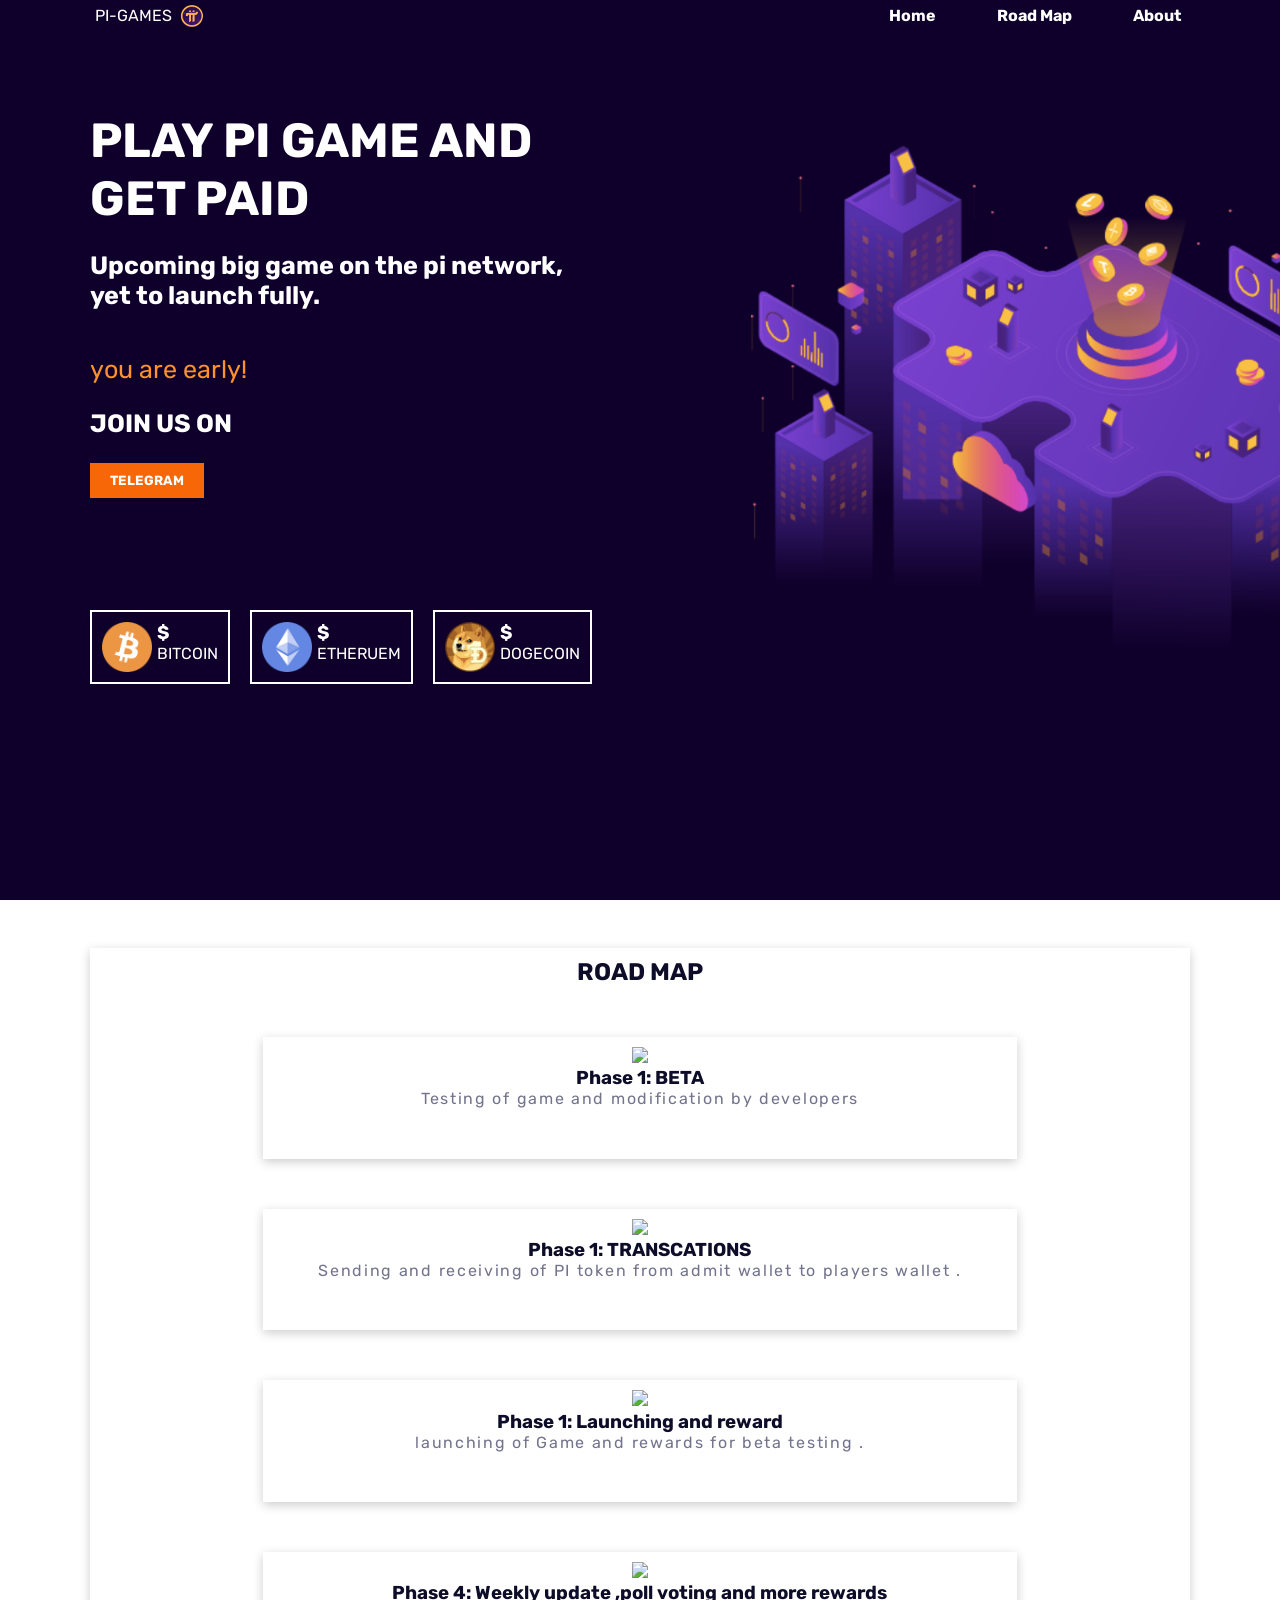
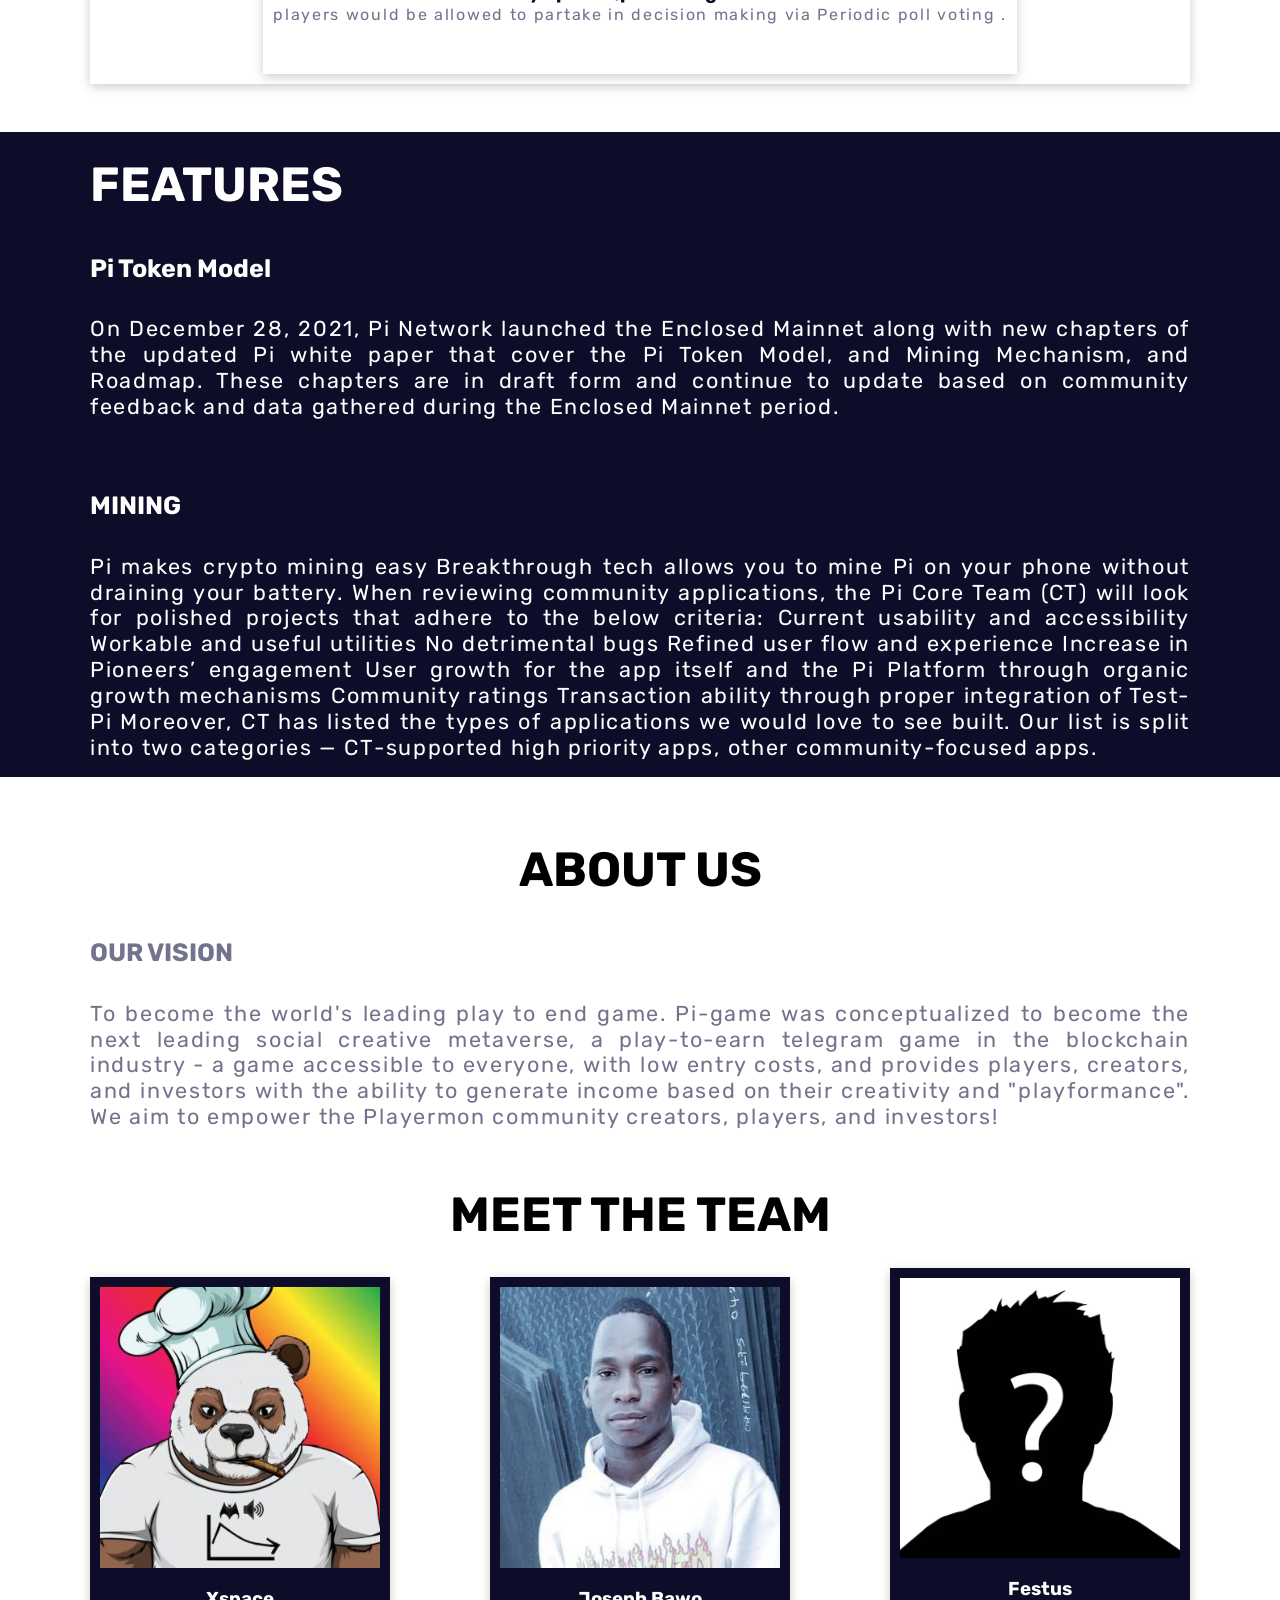
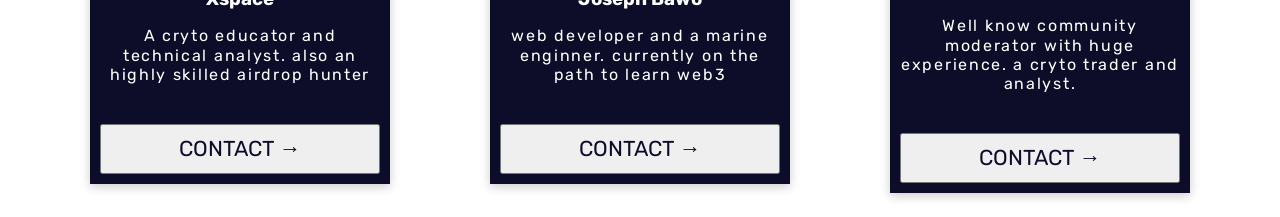
==== index.html @ e1a2dc5d "hi" ====
<!DOCTYPE html>
<html lang="en">
  <head>
    <meta charset="UTF-8" />
    <meta http-equiv="X-UA-Compatible" content="IE=edge" />
    <meta name="viewport" content="width=device-width, initial-scale=1.0" />
    <title>pi-games</title>
    <link rel="stylesheet" href="style-mod.css" />
    <link rel="stylesheet" href="utility-mod.css" />
    <link rel="stylesheet" href="media-querry.css" />
    <script
      src="https://code.jquery.com/jquery-3.6.1.min.js"
      integrity="sha256-o88AwQnZB+VDvE9tvIXrMQaPlFFSUTR+nldQm1LuPXQ="
      crossorigin="anonymous"
    ></script>
  </head>
  <body>
    <header>

      <div class="container">

        <div>
          <nav class="flex-2">
            <span class="logo"> PI-GAMES
              <img class="pi-logo" src="img/pi-whitepaper.png" alt="" />
            </span>
            <ul class="md-custom-q ul-nav">
              <li><a href="index.html"> Home</a>
               </li>
              <li > <a href="#roadmap"> Road Map</a>
               </li>
              <li ><a href="#about">About</a>
                </li>
            </ul>
          </nav>
        </div>

        <div  class=" hero-section py-6 ">

        
          <h2 class="lg">
            PLAY PI GAME AND <br />
            <span > GET PAID </span>
          </h2>
          <h3 class="md py-2" >
            Upcoming big game on the pi network, <br />
            yet to launch fully.</h3>
            <br />
            <span class="md orange"> you are early! </span>
            <h2  class="md py-2">JOIN US ON</h2>

            <button class="btn">
              <a  href="https://t.me/OfficialPiGames"
              target="_blank">TELEGRAM</a>
            </button>

          
          
        </div>

        <div class="coin-list spacing flex-3 py-3 ">
          <div class="coin coin-btc">
            <img src="img/bitcoin.png" alt="" class="btc-img" />

            <div>
              <h3>$<span id="bitcoin"></span></h3>
              <span class="cryto-name">BITCOIN</span>
            </div>
          </div>

          <div class="coin">
            <img src="img/ethereum.png" alt="" class="eth-img" />
            <div>
              <h3>$<span id="ethereum"></span></h3>
              <span class="cryto-name">ETHERUEM</span>
            </div>
          </div>

          <div class="coin">
            <img src="img/dogecoin.png" alt="" class="doge-img" />
            <div>
              <h3>$ <span id="dogecoin"></span></h3>
              <span class="cryto-name">DOGECOIN</span>
            </div>
          </div>
        </div>

      </div>
     

     


       
    </header>

    <section>
      <div class="container py-4">
        <div class="py-4 grid-4 card">
          <h2 class="text-center" id="roadmap">ROAD MAP</h2>

          <div class="card text-center div-features ">
            <img
              class="img-icon w-6 mx-4 h-6"
              src="https://img.icons8.com/external-flaticons-lineal-color-flat-icons/64/000000/external-testing-crowdfunding-flaticons-lineal-color-flat-icons.png"
            />

            <h3>Phase 1: BETA</h3>
            <p class="light-color">Testing of game and modification by developers</p>
          </div>

          <div class="card text-center div-features">
            <img
              class="img-icon w-6 mx-4 h-6"
              src="https://img.icons8.com/ios-filled/50/000000/check-dollar.png"
            />

            <h3>Phase 1: TRANSCATIONS</h3>
            <p class="light-color">
              Sending and receiving of PI token from admit wallet to players
              wallet .
            </p>
          </div>

          <div class="card text-center div-features">
            <img
              class="img-icon w-6 mx-4 h-6"
              src="https://img.icons8.com/external-flaticons-lineal-color-flat-icons/64/000000/external-beta-computer-programming-icons-flaticons-lineal-color-flat-icons-2.png"
            />

            <h3>Phase 1: Launching and reward</h3>
            <p class="light-color">launching of Game and rewards for beta testing .</p>
          </div>

          <div class="card text-center div-features">
            <img
              class="img-icon w-6 mx-4 h-6"
              src="https://img.icons8.com/ios-filled/50/000000/buy-upgrade.png"
            />

            <h3>Phase 4: Weekly update ,poll voting and more rewards</h3>
            <p class="light-color"> players would be allowed to partake in decision making via  Periodic poll voting  .</p>
          </div>
        </div>
      </div>
    </section>

    <section  class="bg">
      <div class="container text-justify">
        <div class="">
          <h2 class="lg py-2">FEATURES</h2>

          <h3 class="md py-1">Pi Token Model</h3>
          <p class="sm  py-1">
            On December 28, 2021, Pi Network launched the Enclosed Mainnet along
            with new chapters of the updated Pi white paper that cover the Pi
            Token Model, and Mining Mechanism, and Roadmap. These chapters are
            in draft form and continue to update based on community feedback and
            data gathered during the Enclosed Mainnet period.
          </p>
        </div>

        <div class=" ">
          <h3 class="md py-1">MINING</h3>
          <p class="sm py-1">
            Pi makes crypto mining easy Breakthrough tech allows you to mine Pi
            on your phone without draining your battery. When reviewing
            community applications, the Pi Core Team (CT) will look for polished
            projects that adhere to the below criteria: Current usability and
            accessibility Workable and useful utilities No detrimental bugs
            Refined user flow and experience Increase in Pioneers’ engagement
            User growth for the app itself and the Pi Platform through organic
            growth mechanisms Community ratings Transaction ability through
            proper integration of Test-Pi Moreover, CT has listed the types of
            applications we would love to see built. Our list is split into two
            categories — CT-supported high priority apps, other
            community-focused apps.
          </p>
        </div>
      </div>

     







 

</div> 
    </section>

<section>
  <div class="container">


    <h2  class="text-center py-2 lg ">ABOUT US</h2>
<div class="text-justify light-color">
  <h2 class="md py-1">OUR VISION</h2>
  <p class="sm py-1">
    To become the world's leading play to end game. Pi-game was
    conceptualized to become the next leading social creative metaverse, a
    play-to-earn telegram game in the blockchain industry - a game
    accessible to everyone, with low entry costs, and provides players,
    creators, and investors with the ability to generate income based on
    their creativity and "playformance". We aim to empower the Playermon
    community creators, players, and investors!
  </p>
</div>
 
<div  id="about"><h2 class="text-center lg">MEET THE TEAM</h2></div>

<div class="flex-3-about py-2 flex-3">

<div class="card card-width text-center aboutme-div">
  <img src="img/aboutus-ceo.jpg" alt="programmer photograph">
  <div>
    <h3 class="py-1">Xspace</h3>
    <p>A cryto educator and technical analyst. also an highly skilled airdrop hunter</p>
      <button class="btn-meet"> <a   href="https://web.telegram.org/k/#@xspaceq"
        target="_blank" class="sm">CONTACT <span >&RightArrow;</span></a> </button>
  </div>
</div>

<div class="card card-width text-center aboutme-div">
  <img src="img/bawo.jpg" alt="programmer photograph">
  <div>
    <h3 class="py-1">Joseph Bawo</h3>
    <p>web developer and a marine enginner.
      currently on the path to learn web3</p>
      <button class="btn-meet"> <a href="https://twitter.com/josephbawo2" target="_blank" class="sm">CONTACT <span >&RightArrow;</span></a> </button>
  </div>
</div>

<div class="card card-width text-center aboutme-div">
  <img src="img/festus.jpg" alt="programmer photograph">
  <div>
    <h3 class="py-1">Festus</h3>
    <p> Well know community moderator with huge experience. a cryto trader and analyst.</p>
      <button class="btn-meet"> <a  href="https://web.telegram.org/k/#@Festus2519"
        target="_blank" class="sm">CONTACT <span >&RightArrow;</span></a> </button>
  </div>
</div>


 

</div>

  </div>
</section>

<script src="script.js"></script>

  </body>
</html>
---- style-mod.css ----
@import url("https://fonts.googleapis.com/css2?family=Pacifico&family=Rubik:wght@500;700&display=swap");

:root {
  --deco-color: #ff922b;
  --second-deco: #f76707;
  --bg-color: rgba(3, 3, 51, 0.555);
  --dark-bg: rgb(13, 13, 41);
  --light-orange: #ffc078;
}

* {
  padding: 0;
  margin: 0;
  box-sizing: border-box;
  /* overflow-x: hidden; */
}

html {
  font-family: "rubik", sans-serif;
  line-height: 1.2;
}

ul {
  display: flex;
  list-style: none;
  gap: 10px;
  justify-content: space-between;
  width: 300px;
  /* background-color: blueviolet; */
  font-weight: 700;
}

ul li {
}

li a:hover {
  background-color: var(--deco-color);
}

li a {
  text-decoration: none;
  cursor: pointer;
  padding-bottom: 0;
  transition: background-color 0.5s ease-in;
  padding: 4px;
  color: #fff;
}

header {
  height: 100vh;
  background-image: url(img/background.png);
  color: white;
  background-size: cover;
}

p {
  margin-bottom: 40px;
  letter-spacing: 1.7px;
}
---- utility-mod.css ----
.my-1 {
  margin: 1rem 0;
}

.my-2 {
  margin: 1.5rem 0;
}

.my-3 {
  margin: 2rem 0;
}

.my-4 {
  margin: 3rem 0;
}

.my-5 {
  margin: 4rem 0;
}

/* margin x */

.mx-1 {
  margin: 0 1rem;
}

.mx-2 {
  margin: 0 1.5rem;
}

.mx-3 {
  margin: 0 2rem;
}

.mx-4 {
  margin: 0 3rem;
}

.mx-5 {
  margin: 0 4rem;
}

/* margin (margin all around) */
.m-1 {
  margin: 1rem;
}

.m-2 {
  margin: 1.5rem;
}

.m-3 {
  margin: 2rem;
}

.m-4 {
  margin: 3rem;
}

.m-5 {
  margin: 4rem;
}

/* padding for y axis */
.py-1 {
  padding: 1rem 0;
}

.py-2 {
  padding: 1.5rem 0;
}

.py-3 {
  padding: 2rem 0;
}

.py-4 {
  padding: 3rem 0;
}

.py-5 {
  padding: 4rem 0;
}

.py-6 {
  padding: 5rem 0;
}
/* padding */

.p-1 {
  padding: 1rem;
}

.p-2 {
  padding: 1.5rem;
}

.p-3 {
  padding: 2rem;
}

.p-4 {
  padding: 3rem;
}

.p-5 {
  padding: 4rem;
}

/* padding in x axis */

.px-1 {
  padding: 0 1rem;
}

.px-2 {
  padding: 0 1.5rem;
}

.px-3 {
  padding: 0 2rem;
}

.px-4 {
  padding: 0 3rem;
}

.px-5 {
  padding: 0 4rem;
}

/* Text sizes */
.sm {
  font-size: 1.35rem;
}

.md {
  font-size: 1.57rem;
}

.lg {
  font-size: 3rem;
}

.xl {
  font-size: 3.5rem;
}

.md-custom {
  font-size: 1.4;
}

.container {
  width: 1100px;
  margin: 0 auto;
}

.text-center {
  text-align: center;
}

.text-justify {
  text-align: justify;
}

.center {
  display: block;
  margin-left: auto;
  margin-right: auto;
  width: 50%;
}

.card {
  /* color: #fff; */
  /* border-radius: 10px; */
  box-shadow: 0 3px 10px rgba(0, 0, 0, 0.2);
  /* padding: 5px; */
  padding: 10px;
}

.pi-logo {
  width: 40px;
  clip-path: circle();
}

/* all flex */

.flex-2 {
  display: flex;
  justify-content: space-between;
  /* background-color: aquamarine; */
  padding: 0.3em;
  align-items: center;
}

.flex-3 {
  display: flex;
  justify-content: space-between;
  align-items: center;
}

/* all grid */

.grid-4 {
  display: grid;
  grid-template-columns: auto;
  gap: 50px;
  justify-content: center;
  align-items: center;
  color: var(--dark-bg);
}

/* hero-section */

.coin-list {
  width: 200px;
  gap: 20px;
}

.coin {
  border: 2px solid;
  display: flex;
  width: 100%;
  padding: 10px;
  gap: 5px;
  cursor: pointer;
  transition: border, color 1.5s;
}

.coin img {
  width: 50px;
  height: 50px;
}

.logo {
  display: flex;
  align-items: center;
}

.btn a {
  text-decoration: none;
  font-weight: 700;
  color: #fff;
}

.btn {
  padding: 10px 20px;
  background-color: var(--second-deco);
  border: none;
  cursor: pointer;
  transition: background-color 1s;
}

.btn:hover {
  background-color: rgb(3, 3, 51);
}

.coin:hover {
  border: 2px solid var(--deco-color);
  color: var(--deco-color);
}

.card-width {
  width: 300px;
}

.card-width img {
  width: 100%;
}

.bg {
  background-color: var(--dark-bg);
  color: white;
}

.aboutme-div {
  background-color: var(--dark-bg);
  color: #fff;
  transition: 0.5s ease-in;
}

.aboutme-div:hover {
  transform: translateY(-0.5%);
  box-shadow: 0 4rem 8rem rgba(0, 0, 0, 0.096);
  cursor: pointer;
}

.btn-meet a {
  color: var(--dark-bg);
  text-decoration: none;
  padding: 2px;
  color: var(--dark-bg);
  font-family: "rubik", sans-serif;
}

.btn a {
  font-family: "rubik", sans-serif;
}

.btn-meet:hover,
.btn-meet:active {
  background-color: #ffd8a8;
}

.btn-meet {
  padding: 10px;
  width: 100%;

  transition: background-color 0.5s;
  cursor: pointer;
}

.btn-meet span {
  transition: 1s;
}

.btn-meet:hover span,
.btn-meet:active span {
  margin-left: 1.5rem;
}

.light-color {
  color: var(--bg-color);
}

.orange {
  color: var(--deco-color);
}

#bitcoin,
#ethereum,
#dogecoin {
  color: var(--deco-color);
}
---- media-querry.css ----
@media (max-width: 1000px) {
  .container {
    width: auto;
    padding: 2rem;
  }

  header {
    height: auto;
    width: auto;
  }
}

@media (max-width: 750px) {
  .flex-2,
  .flex-3 {
    flex-direction: column;
  }

  header {
    height: auto;
    width: auto;
  }
  ul {
    width: auto;
  }

  section {
    width: auto;
  }

  .container {
    width: auto;
    padding: 2rem;
    overflow-x: hidden;
  }

  .flex-3-about {
    display: flex;
    justify-content: space-between;
    align-items: center;
    gap: 20px;
    flex-direction: column;
  }

  .ul-nav {
    background-color: #ffd8a8;
    padding: 10px;
    color: var(--dark-bg);
  }
}

@media (max-width: 600px) {
  .container {
    width: auto;
    padding: 2rem;
  }

  .logo {
    padding-bottom: 4px;
  }

  /* .p-space {
    margin-left: 10px;
  } */

  /* .coin-list {
    padding-left: 4.1rem;
  } */

  header {
    height: auto;
    width: auto;
  }
}
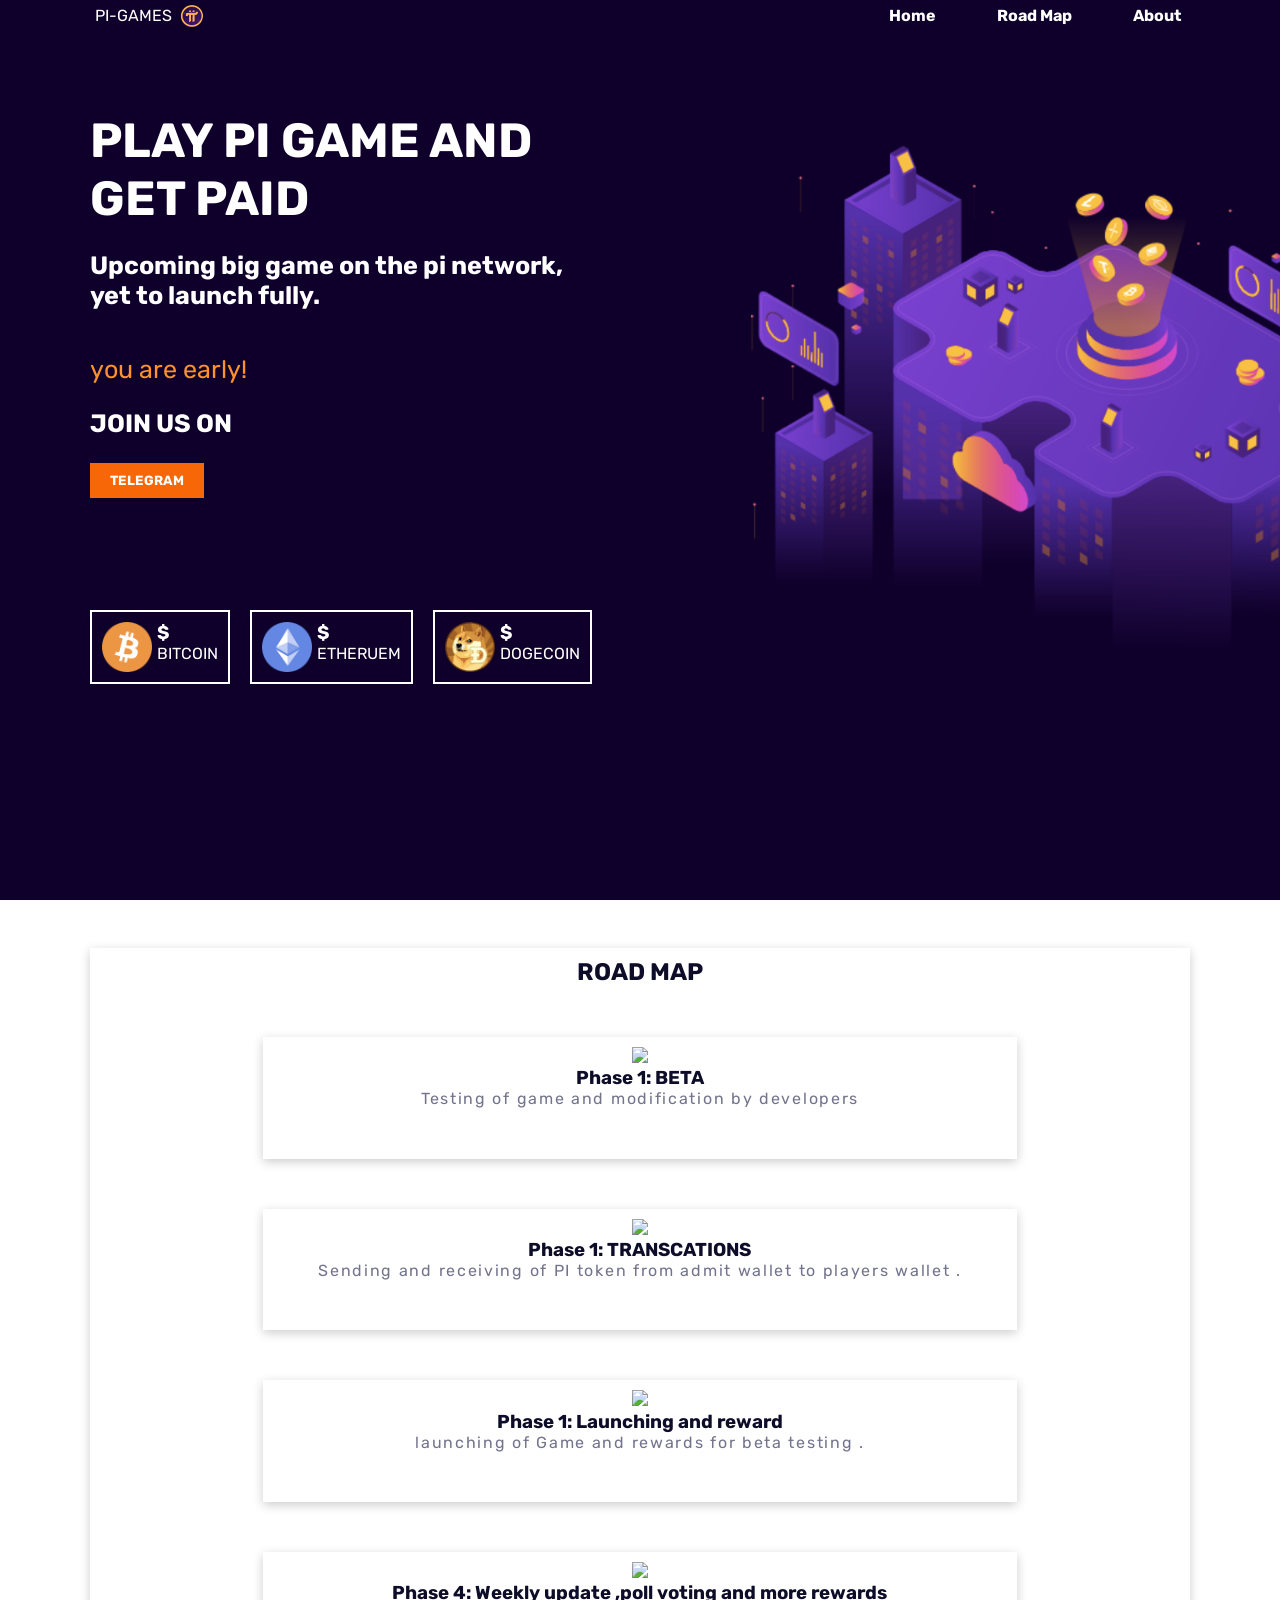
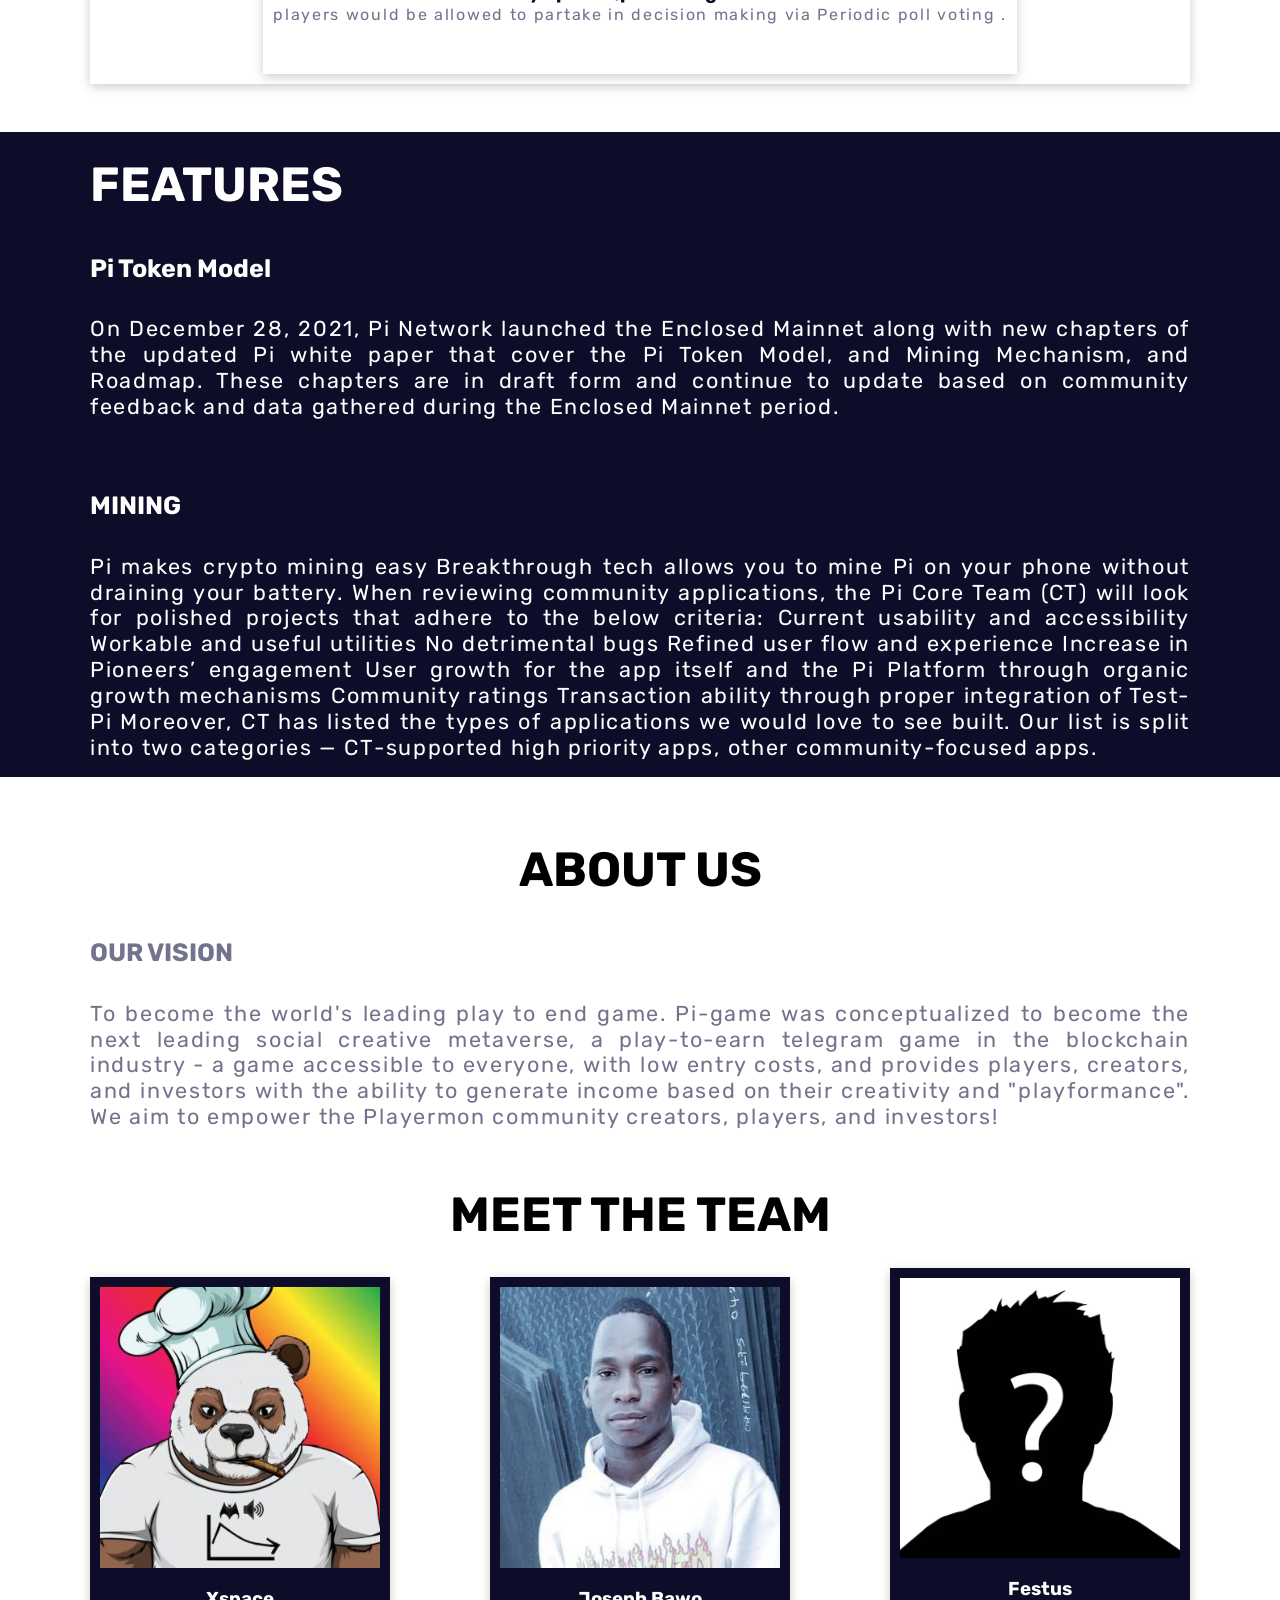
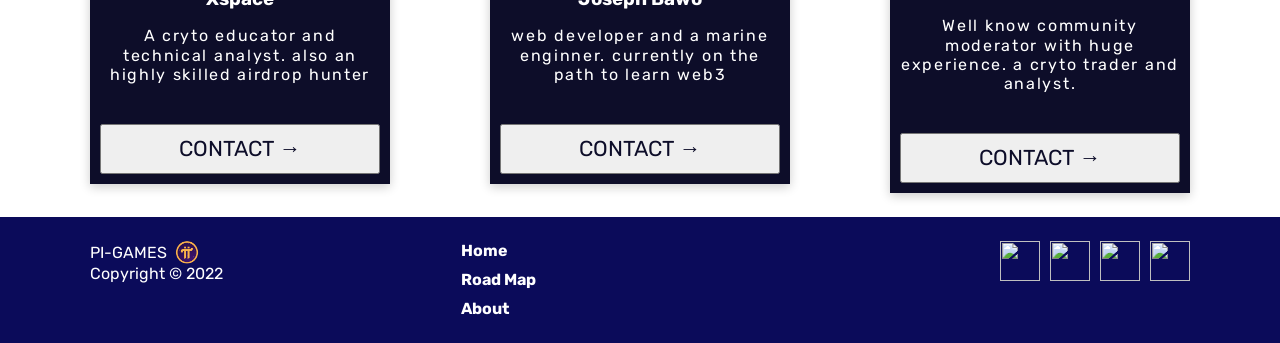
==== commit cb2c4683: "hi" ====
--- a/index.html
+++ b/index.html
@@ -13,6 +13,9 @@
       integrity="sha256-o88AwQnZB+VDvE9tvIXrMQaPlFFSUTR+nldQm1LuPXQ="
       crossorigin="anonymous"
     ></script>
+
+    <link rel="stylesheet" href="https://cdnjs.cloudflare.com/ajax/libs/font-awesome/6.2.0/css/all.min.css" integrity="sha512-xh6O/CkQoPOWDdYTDqeRdPCVd1SpvCA9XXcUnZS2FmJNp1coAFzvtCN9BmamE+4aHK8yyUHUSCcJHgXloTyT2A==" crossorigin="anonymous" referrerpolicy="no-referrer">
+
   </head>
   <body>
     <header>
@@ -25,7 +28,7 @@
               <img class="pi-logo" src="img/pi-whitepaper.png" alt="" />
             </span>
             <ul class="md-custom-q ul-nav">
-              <li><a href="index.html"> Home</a>
+              <li><a href="#home" id="home"> Home</a>
                </li>
               <li > <a href="#roadmap"> Road Map</a>
                </li>
@@ -252,6 +255,44 @@
   </div>
 </section>
 
+
+<footer class="py-2">
+
+<div class="container flex-footer">
+
+<div class="flex-foot">
+  <span class="logo"> PI-GAMES
+    <img class="pi-logo" src="img/pi-whitepaper.png" alt="" />
+  </span>
+  <div>
+    Copyright © 2022
+  </div>
+</div>
+
+<div class="footer-navbar">
+  <ul>
+    <li><a href="#home"> Home</a>
+     </li>
+    <li > <a href="#roadmap"> Road Map</a>
+     </li>
+    <li ><a href="#about">About</a>
+      </li>
+  </ul>
+</div>
+
+<div class="icons">
+
+  <img class="icon" src="https://img.icons8.com/cute-clipart/64/000000/twitter.png"/>
+  <img class="icon" src="https://img.icons8.com/3d-plastilina/100/000000/facebook-new.png"/>
+  <img class="icon" src="https://img.icons8.com/color-glass/48/000000/github.png"/>
+  <img class="icon" src="https://img.icons8.com/3d-plastilina/100/000000/instagram-new--v2.png"/>
+
+</div>
+
+</div>
+
+</footer>
+
 <script src="script.js"></script>
 
   </body>
--- a/style-mod.css
+++ b/style-mod.css
@@ -18,6 +18,7 @@
 html {
   font-family: "rubik", sans-serif;
   line-height: 1.2;
+  scroll-behavior: smooth;
 }
 
 ul {
@@ -57,3 +58,7 @@
   margin-bottom: 40px;
   letter-spacing: 1.7px;
 }
+
+footer {
+  background-color: rgb(11, 11, 90);
+}
--- a/utility-mod.css
+++ b/utility-mod.css
@@ -332,3 +332,42 @@
 #dogecoin {
   color: var(--deco-color);
 }
+
+.icon {
+  width: 40px;
+}
+
+.footer-navbar ul li a {
+  color: var(--light-orange);
+}
+
+.flex-footer {
+  display: flex;
+  justify-content: space-between;
+}
+
+.flex-foot {
+  display: flex;
+  flex-direction: column;
+  color: #fff;
+}
+
+.footer-navbar ul {
+  display: flex;
+  flex-direction: column;
+  color: #fff;
+}
+
+.footer-navbar ul li a {
+  color: #fff;
+}
+
+.icons {
+  display: flex;
+}
+
+.icon {
+  width: 40px;
+  height: 40px;
+  margin-left: 10px;
+}
--- a/media-querry.css
+++ b/media-querry.css
@@ -47,6 +47,12 @@
     padding: 10px;
     color: var(--dark-bg);
   }
+
+  .flex-footer {
+    flex-direction: column;
+    justify-content: center;
+    align-items: center;
+  }
 }
 
 @media (max-width: 600px) {
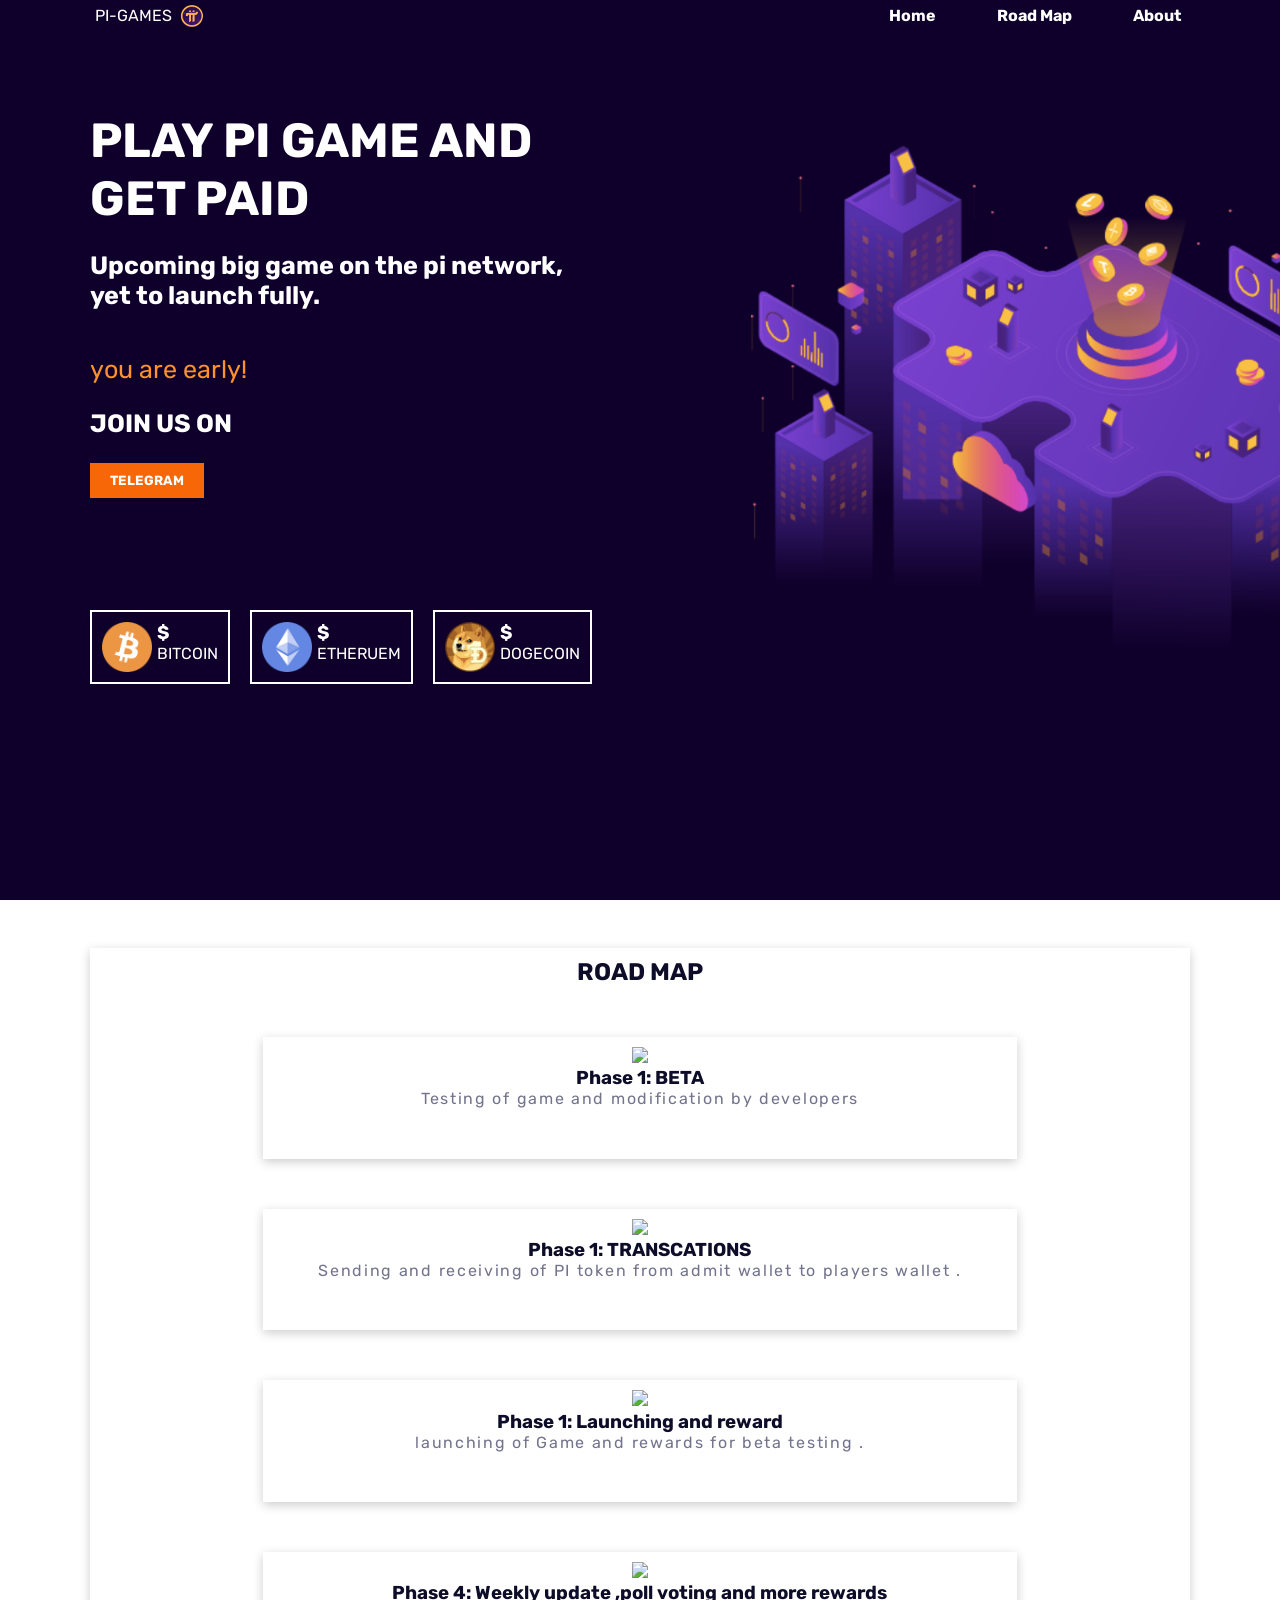
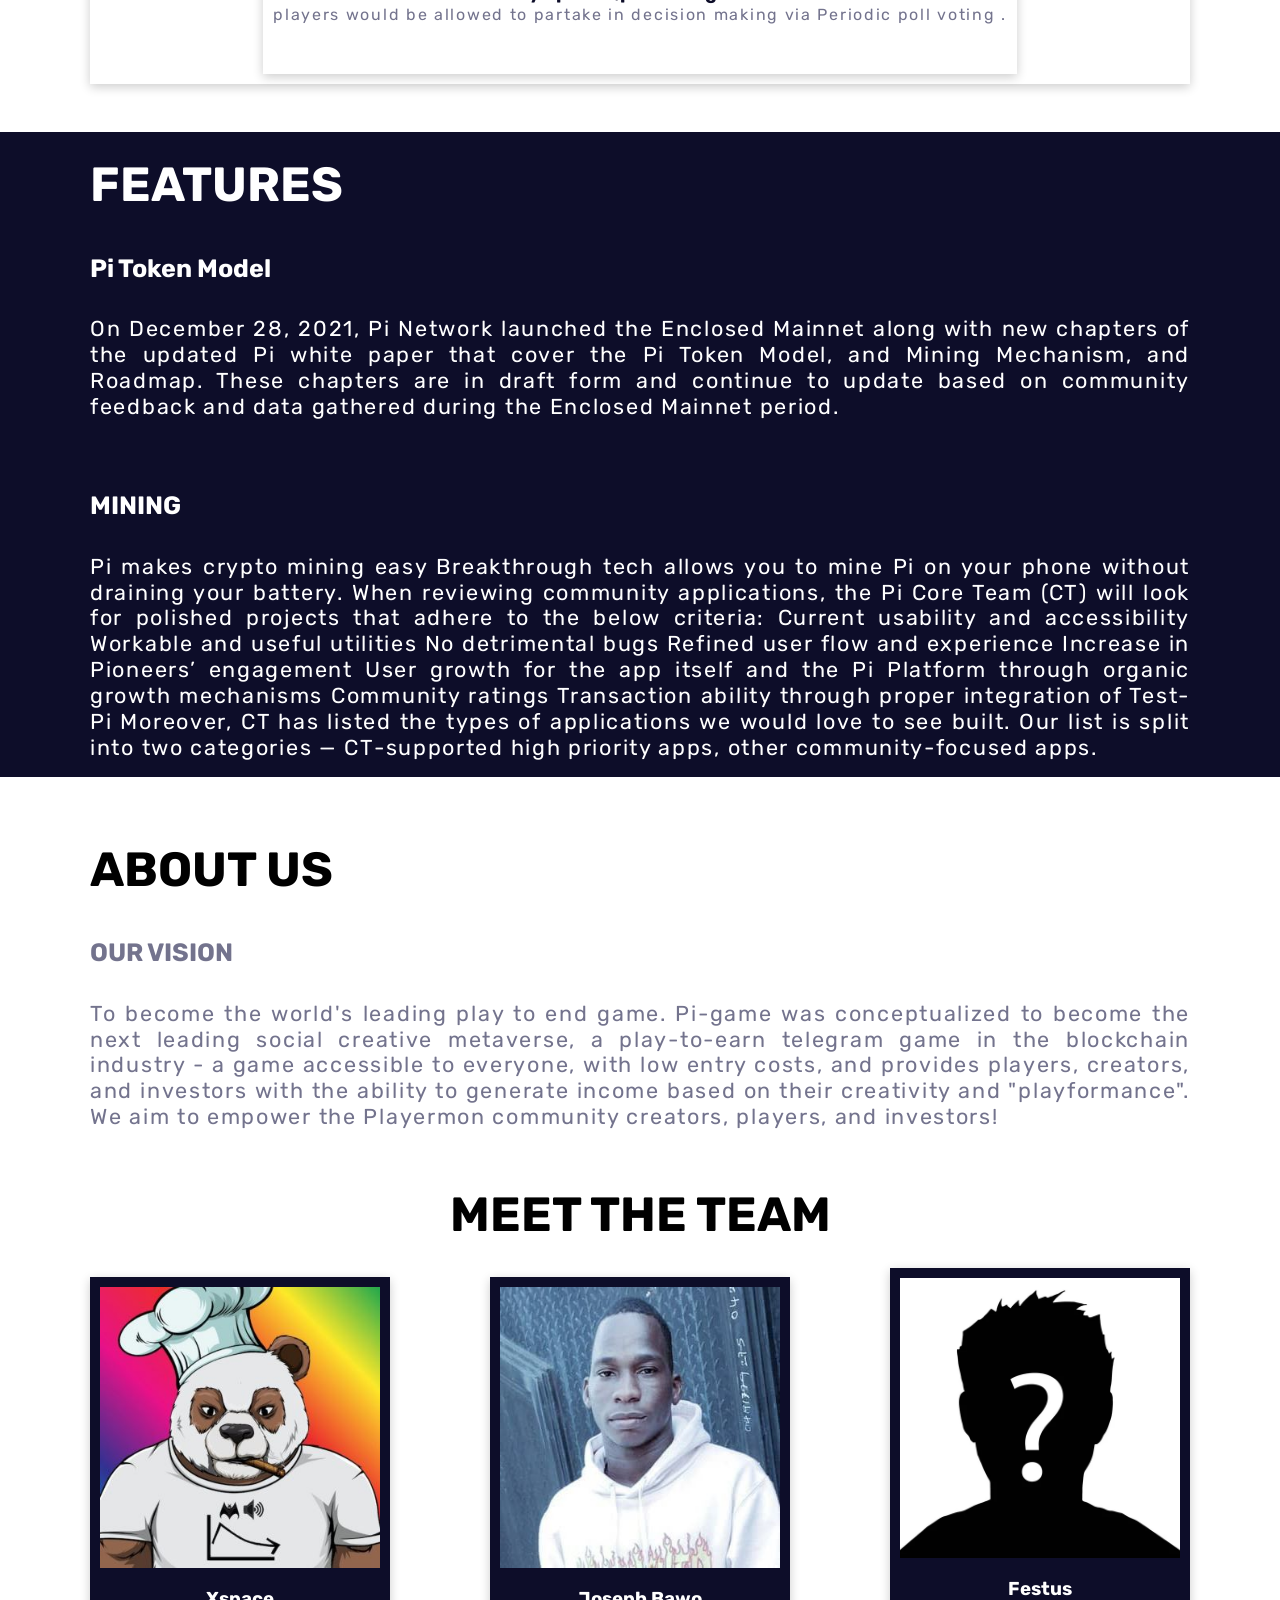
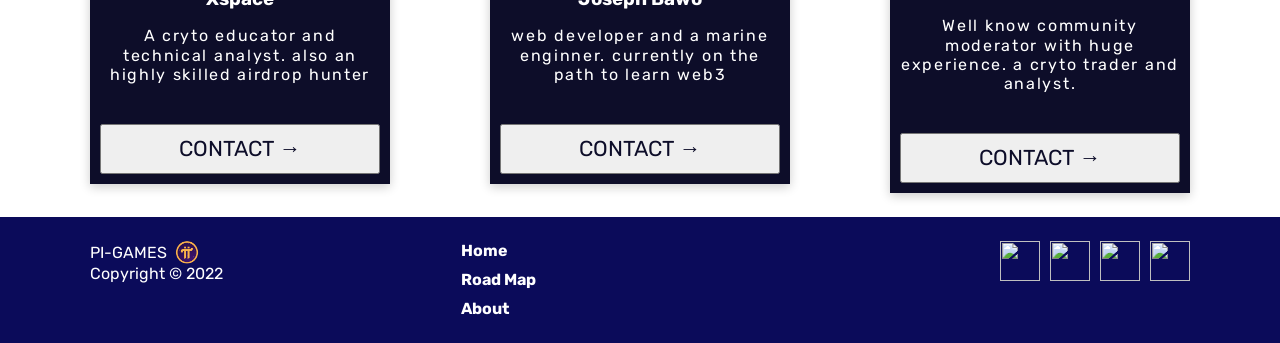
==== commit 6f514398: "hi" ====
--- a/index.html
+++ b/index.html
@@ -20,7 +20,7 @@
   <body>
     <header>
 
-      <div class="container">
+      <div class="container text-justify">
 
         <div>
           <nav class="flex-2">
@@ -199,7 +199,7 @@
   <div class="container">
 
 
-    <h2  class="text-center py-2 lg ">ABOUT US</h2>
+    <h2  class=" py-2 lg ">ABOUT US</h2>
 <div class="text-justify light-color">
   <h2 class="md py-1">OUR VISION</h2>
   <p class="sm py-1">
--- a/media-querry.css
+++ b/media-querry.css
@@ -53,6 +53,11 @@
     justify-content: center;
     align-items: center;
   }
+
+  .footer-navbar ul {
+    margin-top: 4px;
+    margin-bottom: 4px;
+  }
 }
 
 @media (max-width: 600px) {
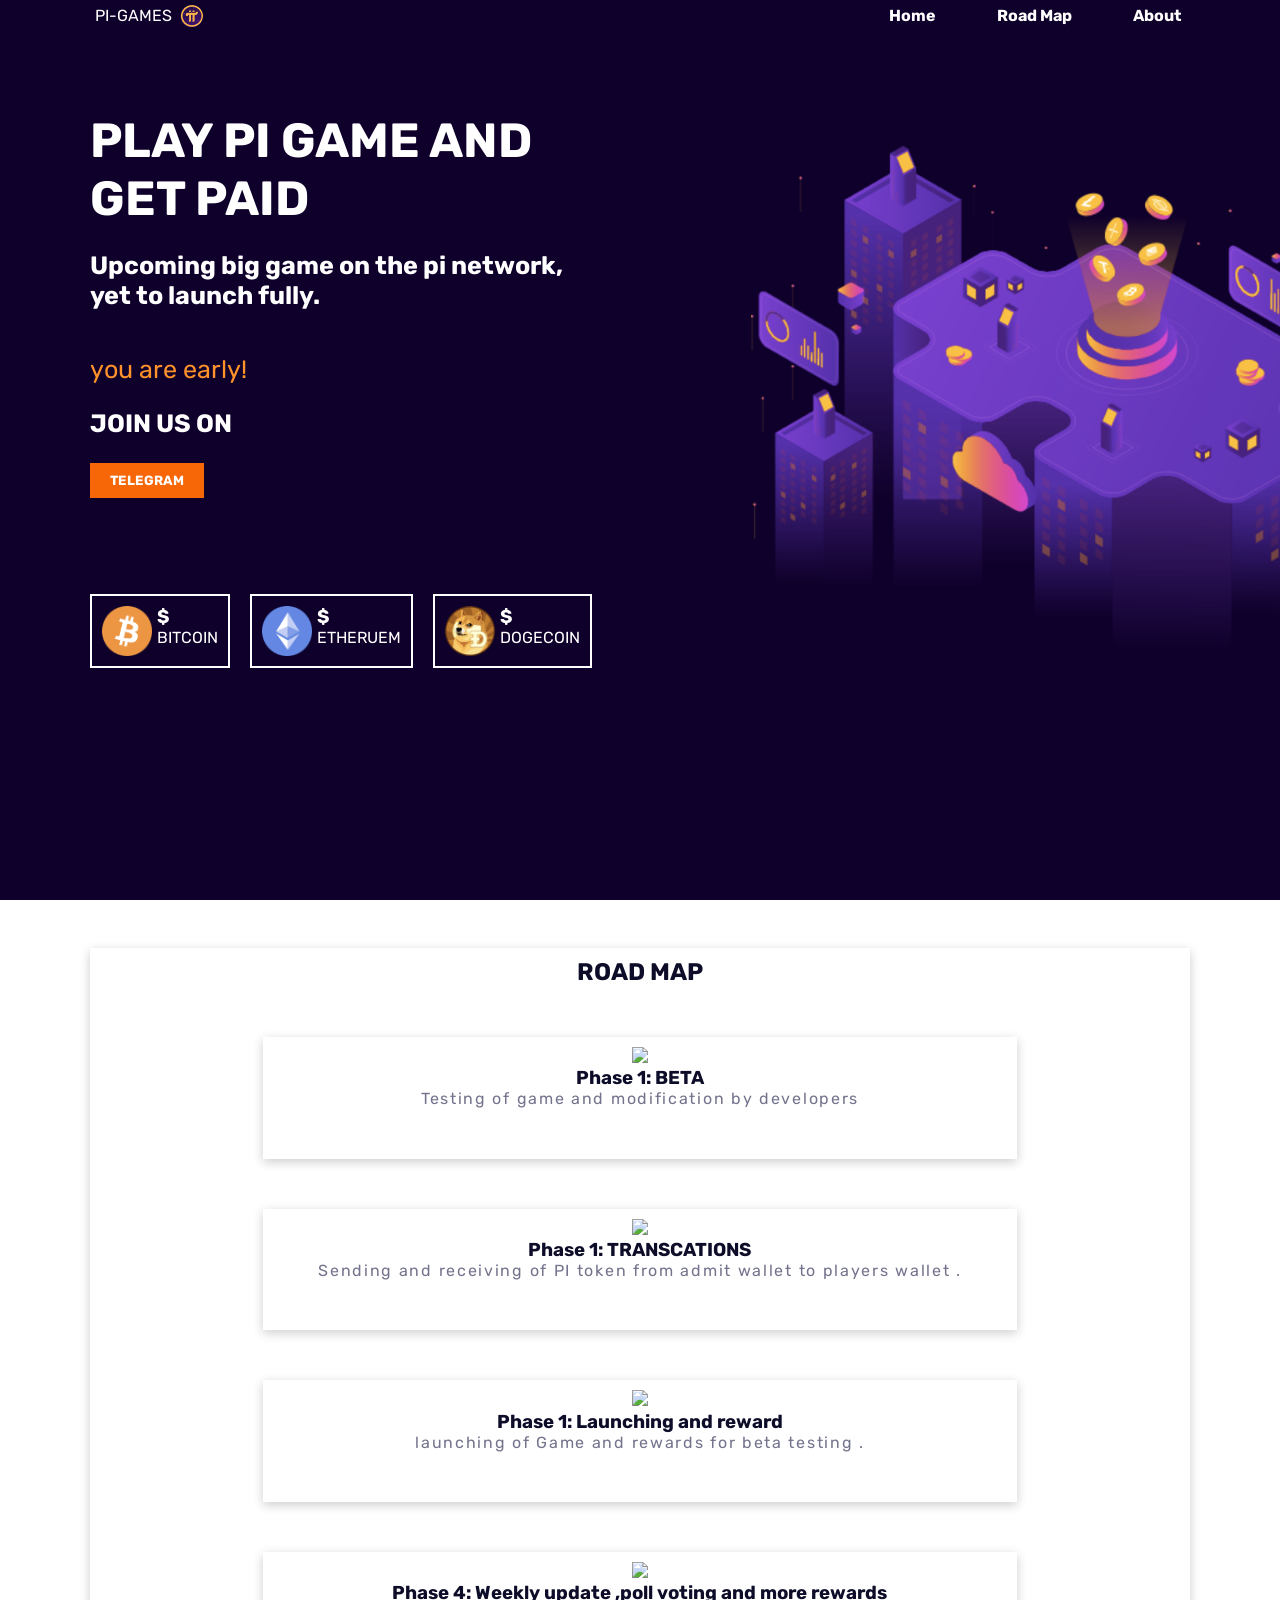
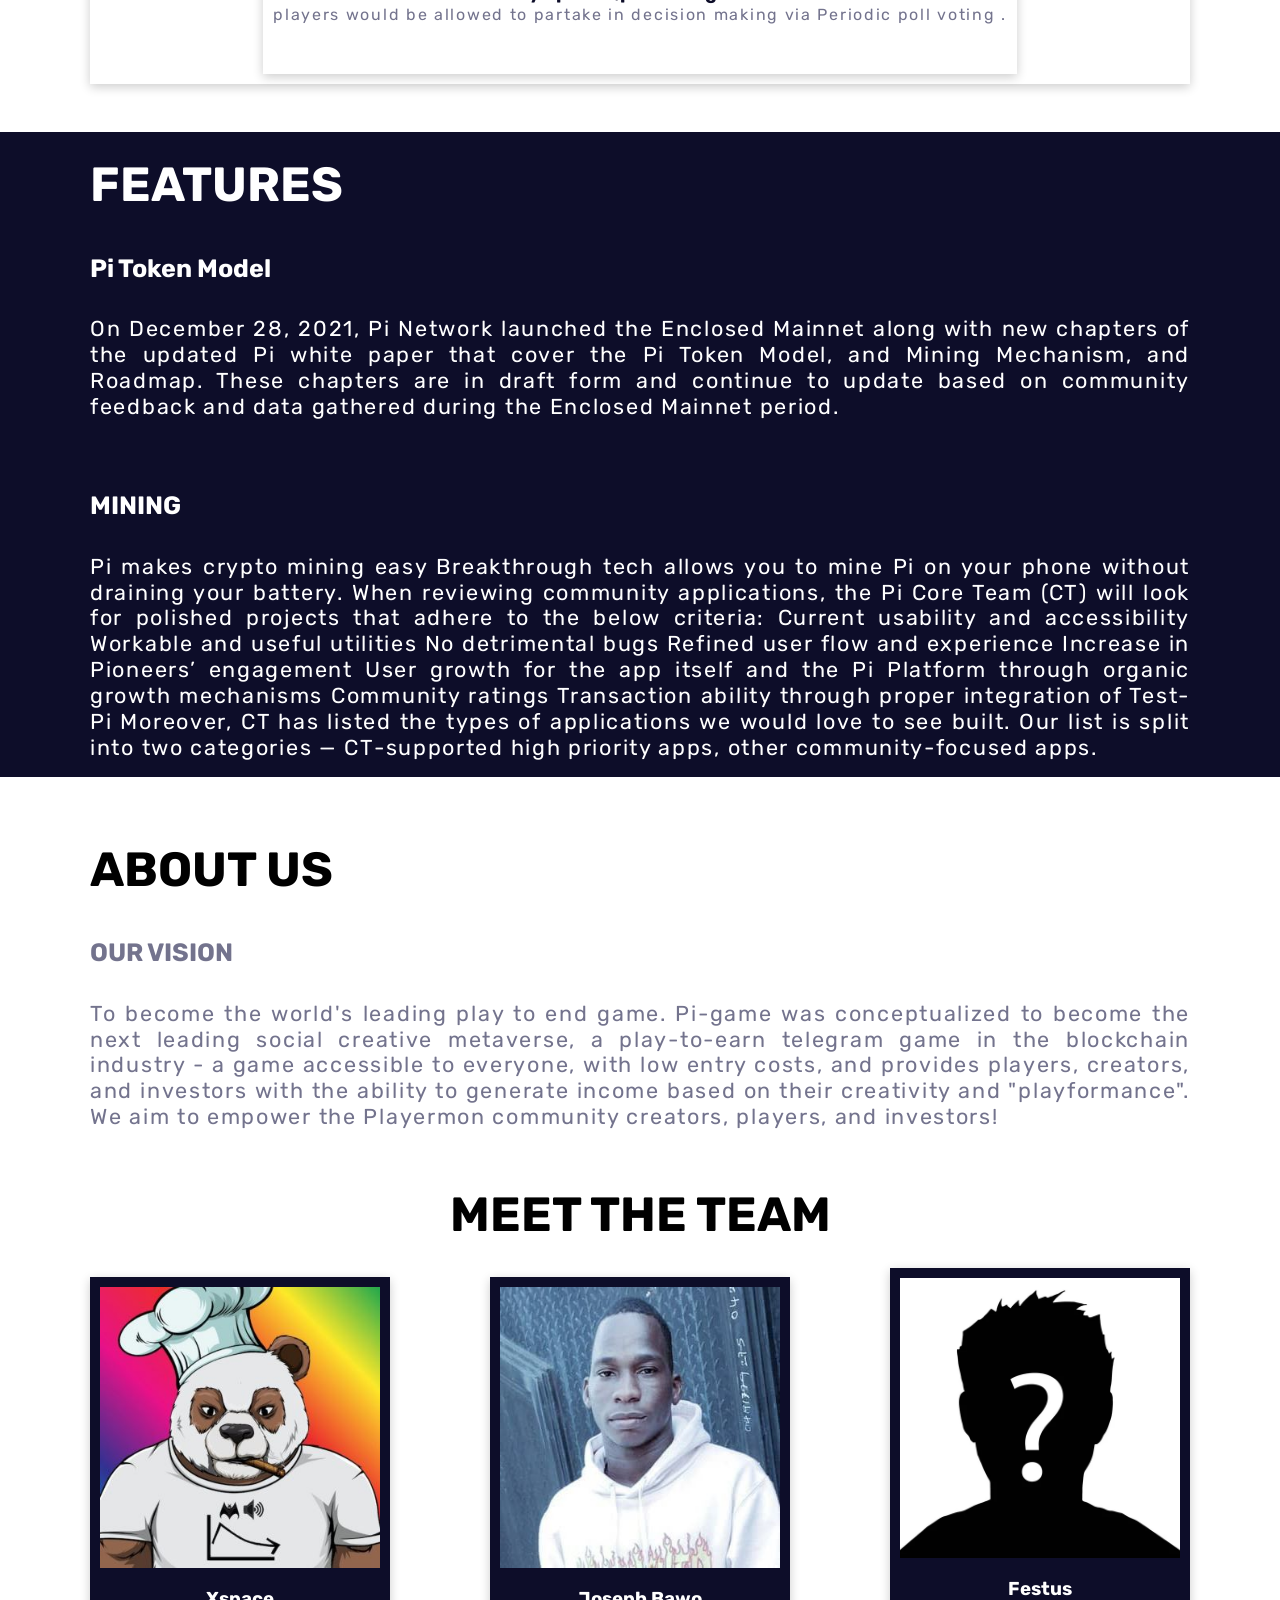
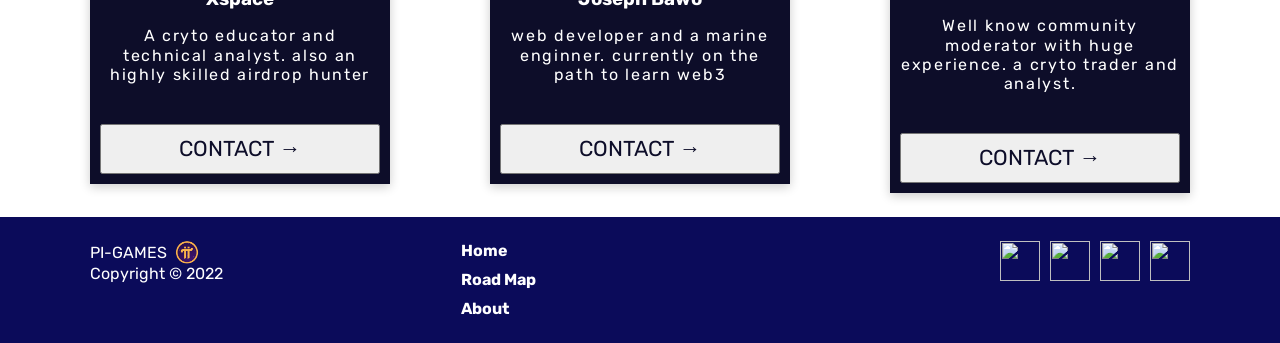
==== commit ee88451d: "hi" ====
--- a/index.html
+++ b/index.html
@@ -20,7 +20,7 @@
   <body>
     <header>
 
-      <div class="container text-justify">
+      <div class="container ">
 
         <div>
           <nav class="flex-2">
@@ -61,7 +61,7 @@
           
         </div>
 
-        <div class="coin-list spacing flex-3 py-3 ">
+        <div class="coin-list spacing flex-3 py-1 ">
           <div class="coin coin-btc">
             <img src="img/bitcoin.png" alt="" class="btc-img" />
 
--- a/utility-mod.css
+++ b/utility-mod.css
@@ -370,4 +370,5 @@
   width: 40px;
   height: 40px;
   margin-left: 10px;
-}
+  cursor: pointer;
+}
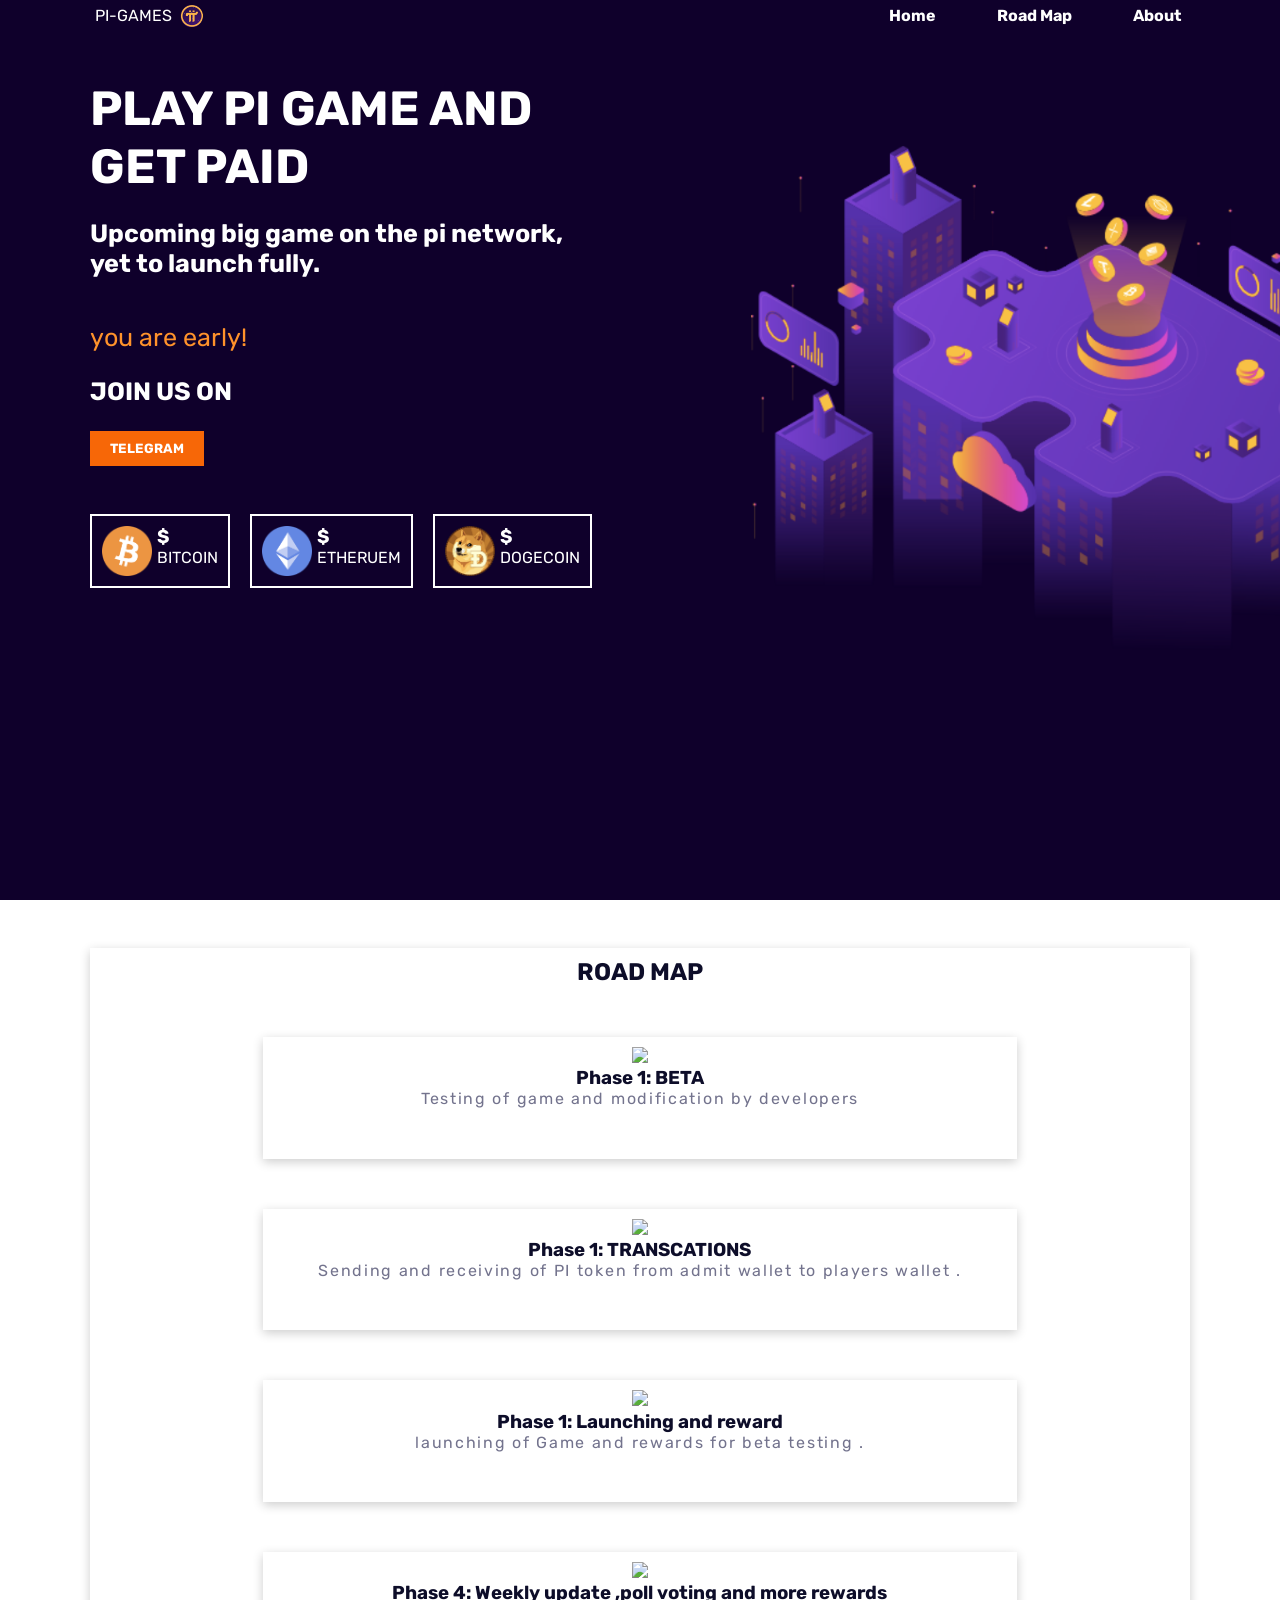
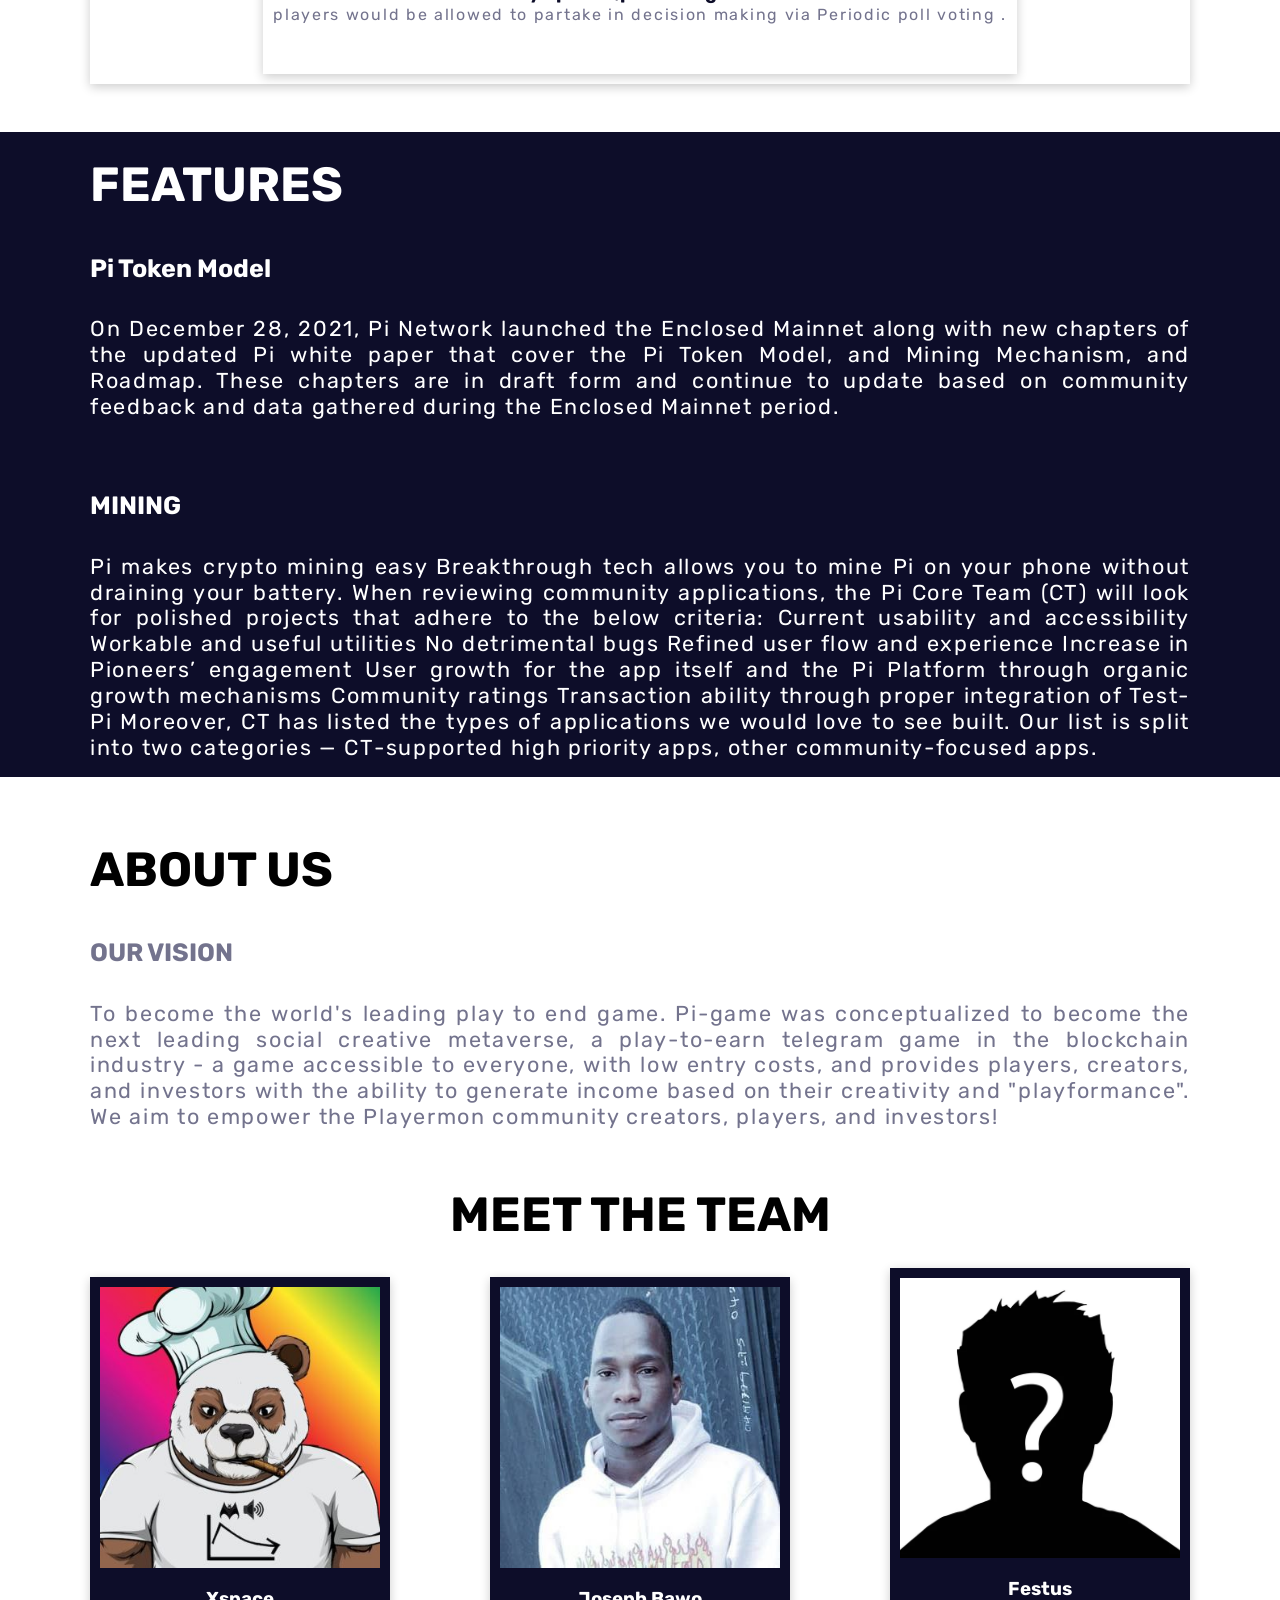
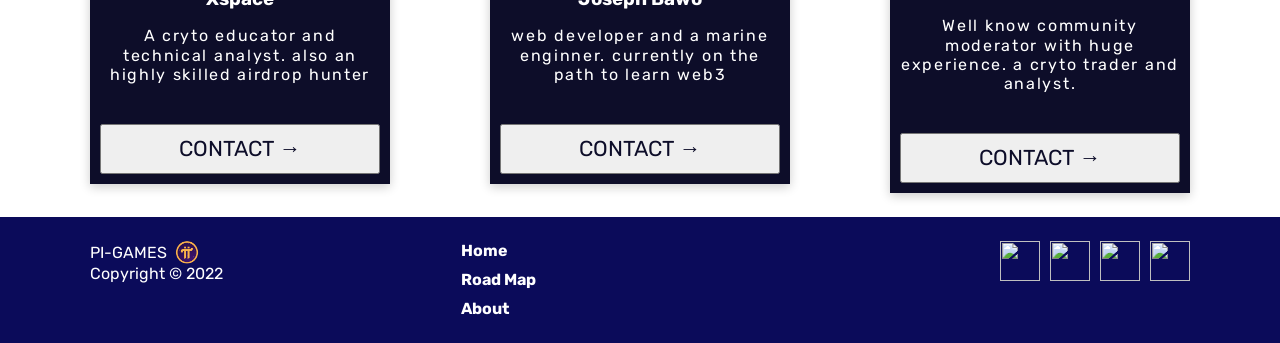
==== commit 982dbe09: "hi" ====
--- a/index.html
+++ b/index.html
@@ -38,7 +38,7 @@
           </nav>
         </div>
 
-        <div  class=" hero-section py-6 ">
+        <div  class=" hero-section py-4 ">
 
         
           <h2 class="lg">
@@ -61,7 +61,7 @@
           
         </div>
 
-        <div class="coin-list spacing flex-3 py-1 ">
+        <div class="coin-list spacing flex-3  ">
           <div class="coin coin-btc">
             <img src="img/bitcoin.png" alt="" class="btc-img" />
 
--- a/utility-mod.css
+++ b/utility-mod.css
@@ -213,8 +213,9 @@
 /* hero-section */
 
 .coin-list {
-  width: 200px;
+  width: 170px;
   gap: 20px;
+  padding-bottom: 20px;
 }
 
 .coin {
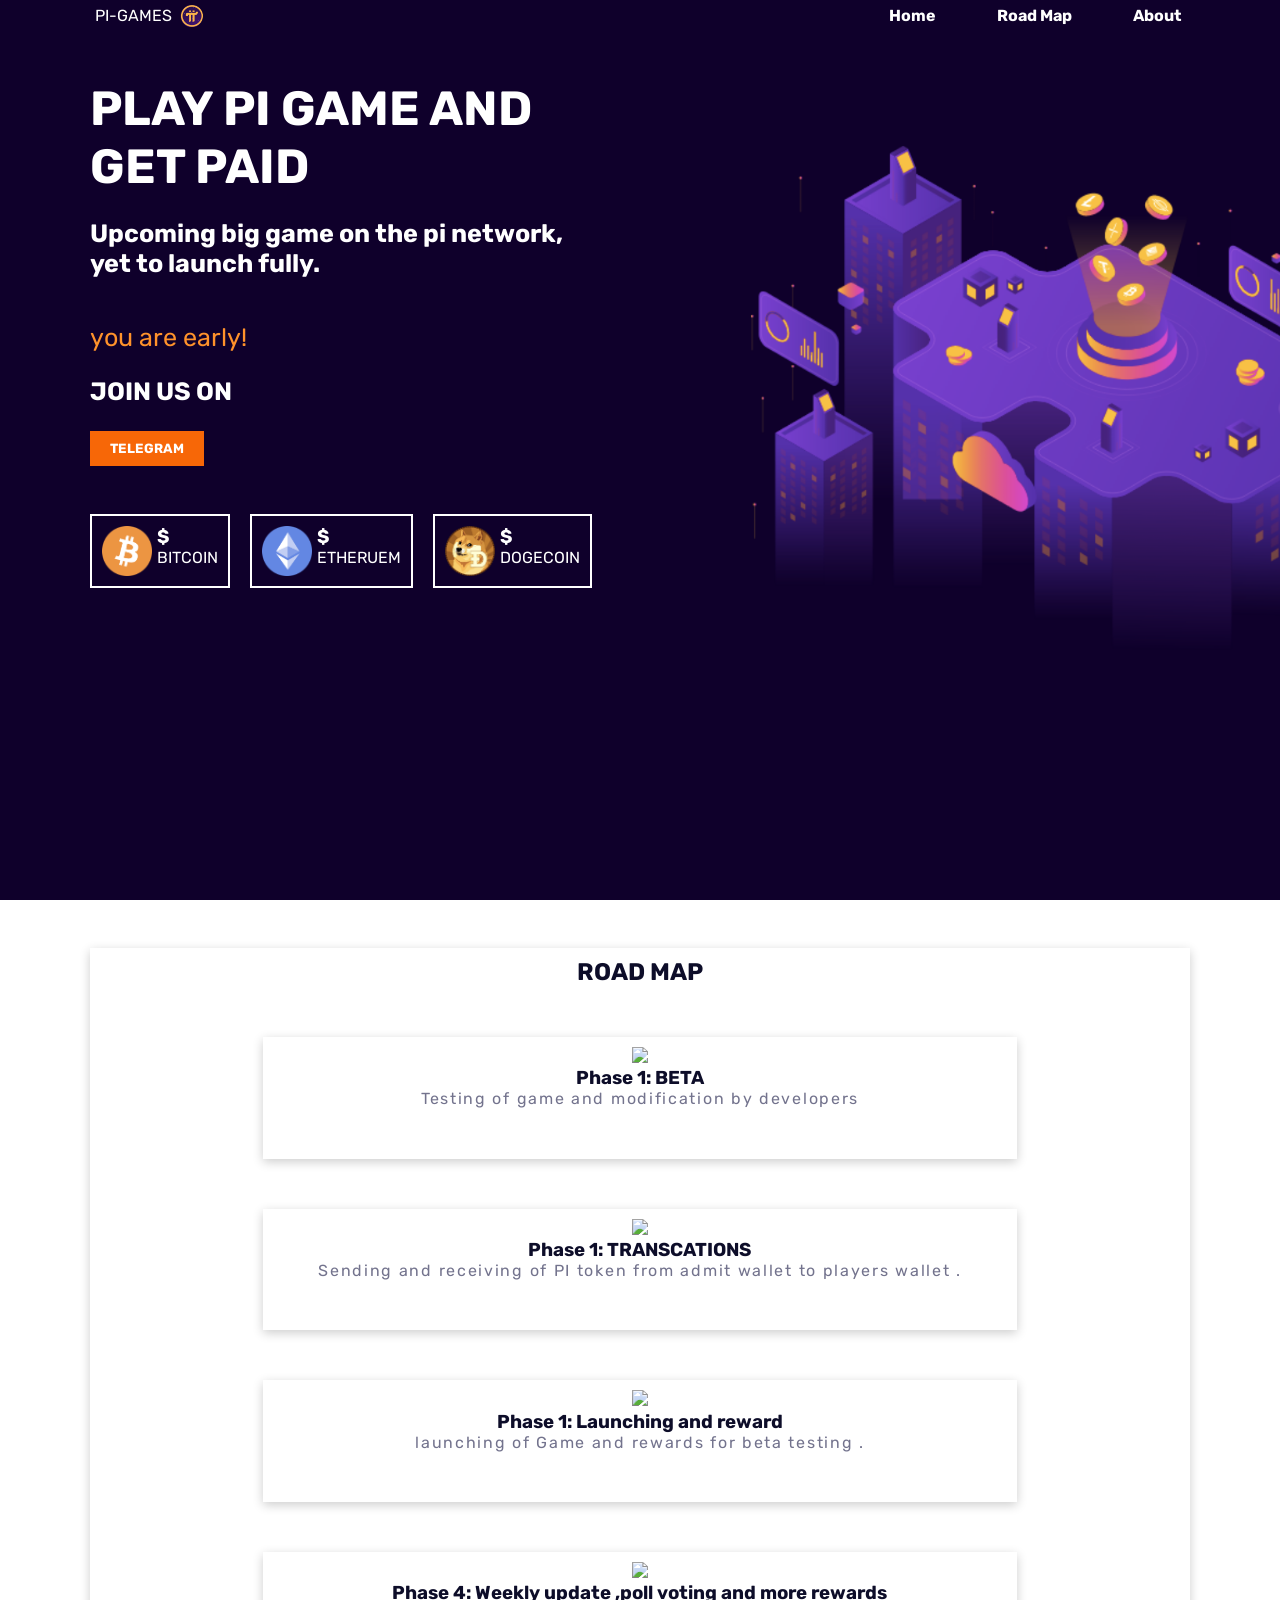
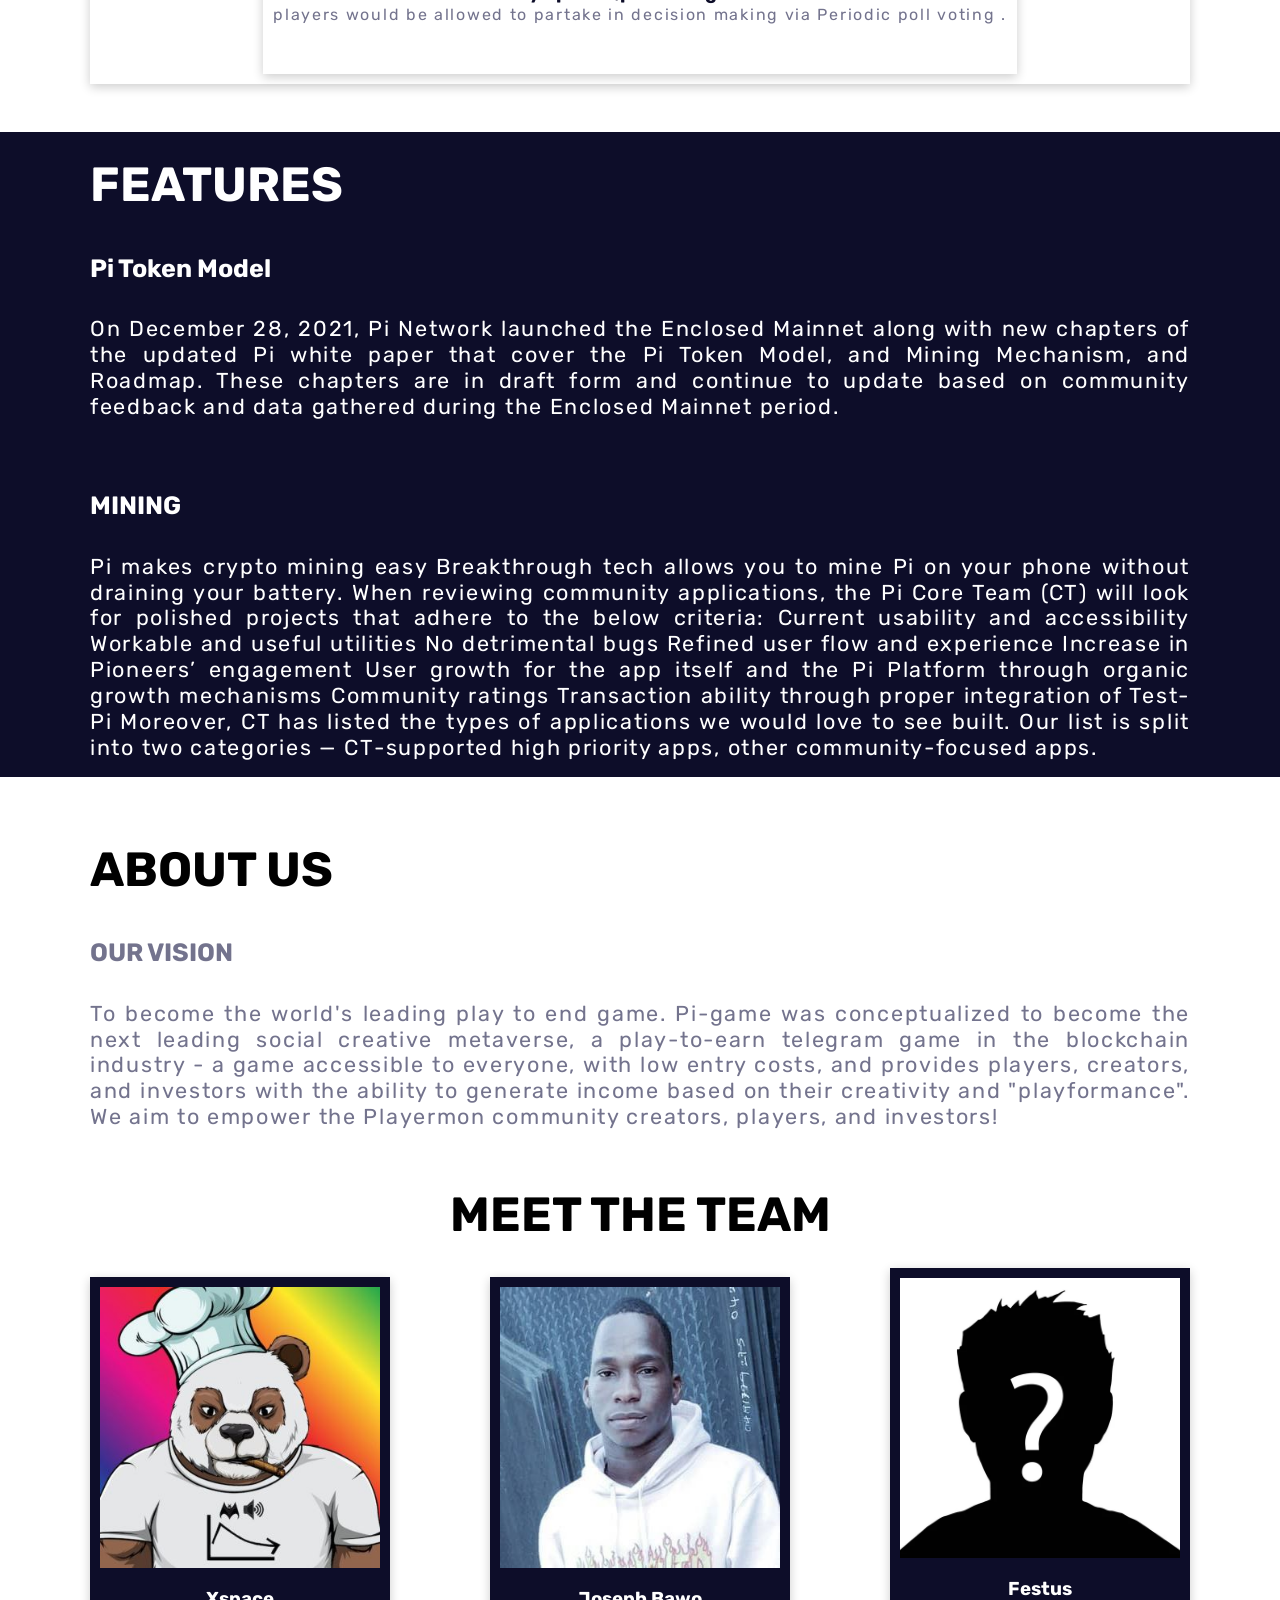
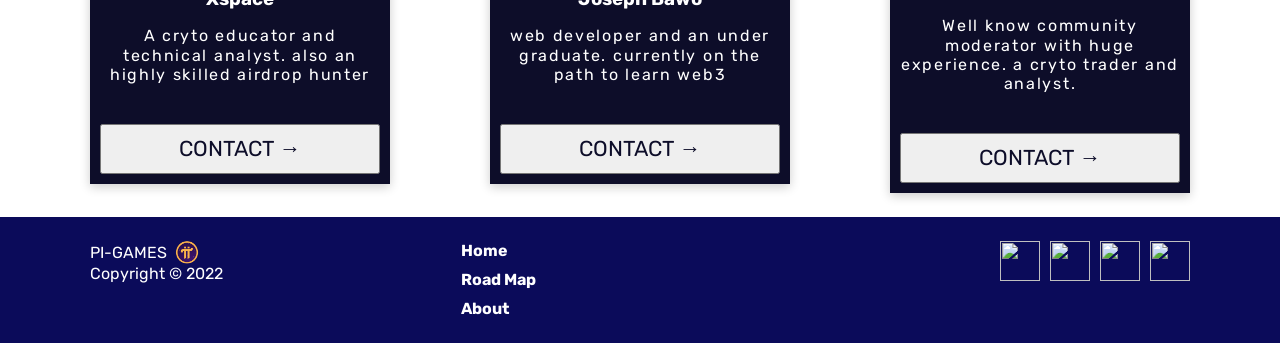
==== commit 0c9d0182: "hi" ====
--- a/index.html
+++ b/index.html
@@ -231,7 +231,7 @@
   <img src="img/bawo.jpg" alt="programmer photograph">
   <div>
     <h3 class="py-1">Joseph Bawo</h3>
-    <p>web developer and a marine enginner.
+    <p>web developer and an under graduate.
       currently on the path to learn web3</p>
       <button class="btn-meet"> <a href="https://twitter.com/josephbawo2" target="_blank" class="sm">CONTACT <span >&RightArrow;</span></a> </button>
   </div>
